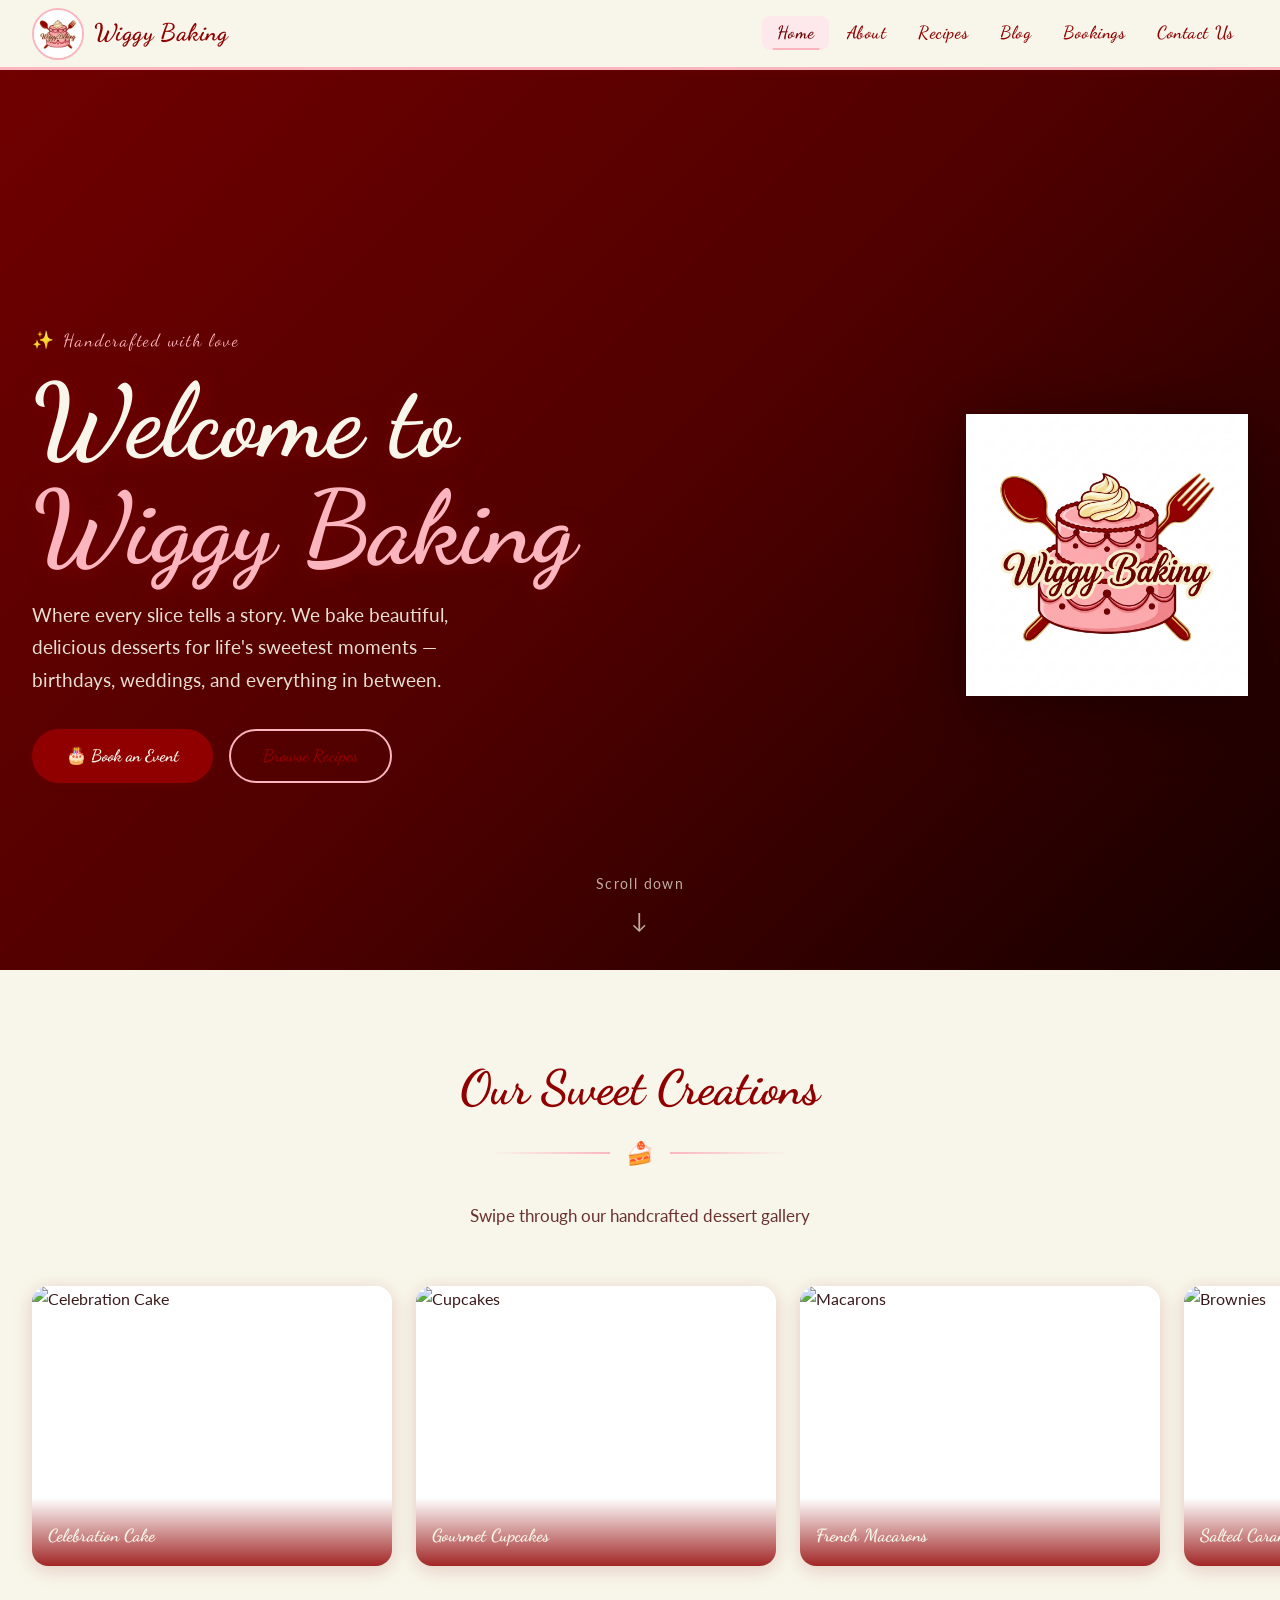
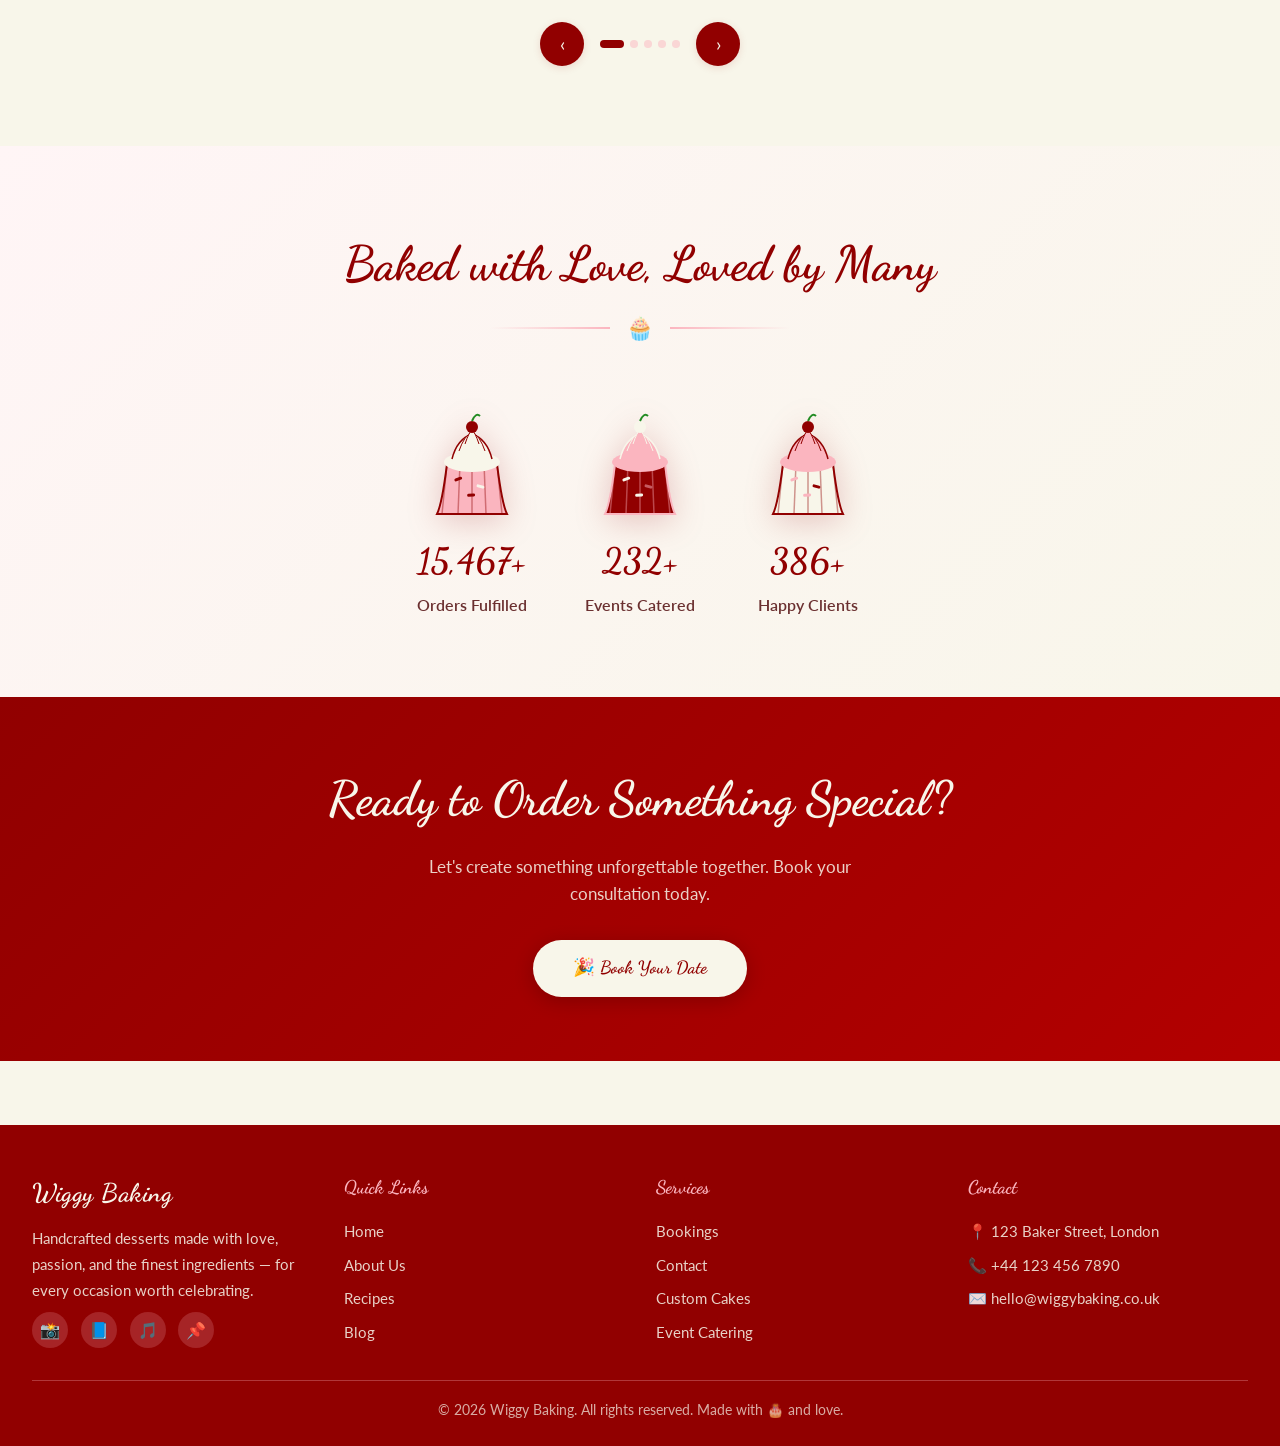
==== index.html @ d11685f6 "Initial commit Co-authored-by: Copilot <223556219+Copilot@users.noreply.github.com>" ====
<!DOCTYPE html>
<html lang="en">
<head>
  <meta charset="UTF-8">
  <meta name="viewport" content="width=device-width, initial-scale=1.0">
  <title>Wiggy Baking — Home</title>
  <meta name="description" content="Wiggy Baking — handcrafted cakes, cupcakes, and desserts made with love for every celebration.">
  <link rel="stylesheet" href="css/main.css">
  <link rel="stylesheet" href="css/home.css">
</head>
<body>

<!-- Sprinkle Canvas -->
<canvas id="sprinkle-canvas"></canvas>

<!-- NAVIGATION -->
<nav class="navbar" role="navigation" aria-label="Main navigation">
  <div class="nav-container">
    <a href="index.html" class="nav-logo" aria-label="Wiggy Baking Home">
      <img src="assets/logo.jpg" alt="Wiggy Baking Logo">
      <span class="nav-logo-text">Wiggy Baking</span>
    </a>
    <ul class="nav-links" role="list">
      <li><a href="index.html" id="nav-home">Home</a></li>
      <li><a href="about.html" id="nav-about">About</a></li>
      <li><a href="recipes.html" id="nav-recipes">Recipes</a></li>
      <li><a href="blog.html" id="nav-blog">Blog</a></li>
      <li><a href="bookings.html" id="nav-bookings">Bookings</a></li>
      <li><a href="contact.html" id="nav-contact">Contact Us</a></li>
    </ul>
    <button class="nav-hamburger" id="nav-hamburger" aria-label="Open menu" aria-expanded="false">
      <span></span><span></span><span></span>
    </button>
  </div>
</nav>
<nav class="nav-mobile" id="nav-mobile" aria-label="Mobile navigation">
  <a href="index.html">Home</a>
  <a href="about.html">About</a>
  <a href="recipes.html">Recipes</a>
  <a href="blog.html">Blog</a>
  <a href="bookings.html">Bookings</a>
  <a href="contact.html">Contact Us</a>
</nav>

<!-- HERO SECTION -->
<section class="hero" id="hero" aria-label="Hero">
  <div class="hero-bg" id="hero-bg"></div>
  <div class="hero-content">
    <div class="hero-text">
      <p class="hero-label">✨ Handcrafted with love</p>
      <h1 class="hero-title">Welcome to<br><span>Wiggy Baking</span></h1>
      <p class="hero-sub">Where every slice tells a story. We bake beautiful, delicious desserts for life's sweetest moments — birthdays, weddings, and everything in between.</p>
      <div class="hero-actions">
        <a href="bookings.html" class="btn-primary" id="hero-book-btn">🎂 Book an Event</a>
        <a href="recipes.html" class="btn-secondary" id="hero-recipes-btn">Browse Recipes</a>
      </div>
    </div>
    <div class="hero-logo-wrap">
      <img src="assets/logo.jpg" alt="Wiggy Baking" id="hero-logo">
    </div>
  </div>
  <div class="hero-scroll-hint" aria-hidden="true">
    <span>Scroll down</span>
    <span class="arrow">↓</span>
  </div>
</section>

<!-- DESSERT SHOWCASE / CAROUSEL -->
<section class="showcase" id="showcase" aria-label="Dessert showcase">
  <div class="showcase-header">
    <h2 class="section-title reveal">Our Sweet Creations</h2>
    <div class="section-divider reveal reveal-delay-1"><span>🍰</span></div>
    <p class="section-subtitle reveal reveal-delay-2">Swipe through our handcrafted dessert gallery</p>
  </div>
  <div class="carousel-wrapper">
    <div class="carousel-track-container" id="carousel-container" aria-label="Dessert gallery">
      <div class="carousel-track" id="carousel-track">

        <div class="carousel-card">
          <img src="https://images.unsplash.com/photo-1578985545062-69928b1d9587?w=600&q=80" alt="Celebration Cake" loading="lazy">
          <div class="carousel-card-label">Celebration Cake</div>
        </div>
        <div class="carousel-card">
          <img src="https://images.unsplash.com/photo-1607478900766-efe13248b125?w=600&q=80" alt="Cupcakes" loading="lazy">
          <div class="carousel-card-label">Gourmet Cupcakes</div>
        </div>
        <div class="carousel-card">
          <img src="https://images.unsplash.com/photo-1558961363-fa8fdf82db35?w=600&q=80" alt="Macarons" loading="lazy">
          <div class="carousel-card-label">French Macarons</div>
        </div>
        <div class="carousel-card">
          <img src="https://images.unsplash.com/photo-1564355808539-22fda35bed7e?w=600&q=80" alt="Brownies" loading="lazy">
          <div class="carousel-card-label">Salted Caramel Brownies</div>
        </div>
        <div class="carousel-card">
          <img src="https://images.unsplash.com/photo-1533134242443-d4fd215305ad?w=600&q=80" alt="Cheesecake" loading="lazy">
          <div class="carousel-card-label">Strawberry Cheesecake</div>
        </div>
        <div class="carousel-card">
          <img src="https://images.unsplash.com/photo-1509440159596-0249088772ff?w=600&q=80" alt="Pastries" loading="lazy">
          <div class="carousel-card-label">Artisan Pastries</div>
        </div>
        <div class="carousel-card">
          <img src="https://images.unsplash.com/photo-1506459225024-1428097a7e18?w=600&q=80" alt="Tarts" loading="lazy">
          <div class="carousel-card-label">Fruit Tarts</div>
        </div>
        <div class="carousel-card">
          <img src="https://images.unsplash.com/photo-1551024601-bec78aea704b?w=600&q=80" alt="Donuts" loading="lazy">
          <div class="carousel-card-label">Glazed Donuts</div>
        </div>
        <div class="carousel-card">
          <img src="https://images.unsplash.com/photo-1486427944299-d1955d23e34d?w=600&q=80" alt="Cookies" loading="lazy">
          <div class="carousel-card-label">Chocolate Chip Cookies</div>
        </div>
        <div class="carousel-card">
          <img src="https://images.unsplash.com/photo-1571115764595-644a1f56a55c?w=600&q=80" alt="Seasonal" loading="lazy">
          <div class="carousel-card-label">Seasonal Specials</div>
        </div>

      </div>
    </div>
    <div class="carousel-nav" aria-label="Carousel navigation">
      <button class="carousel-btn" id="carousel-prev" aria-label="Previous">‹</button>
      <div class="carousel-dots" role="tablist">
        <div class="carousel-dot active" role="tab" aria-label="Slide 1"></div>
        <div class="carousel-dot" role="tab" aria-label="Slide 2"></div>
        <div class="carousel-dot" role="tab" aria-label="Slide 3"></div>
        <div class="carousel-dot" role="tab" aria-label="Slide 4"></div>
        <div class="carousel-dot" role="tab" aria-label="Slide 5"></div>
      </div>
      <button class="carousel-btn" id="carousel-next" aria-label="Next">›</button>
    </div>
  </div>
</section>

<!-- STATS SECTION -->
<section class="stats" id="stats" aria-label="Statistics">
  <h2 class="section-title reveal">Baked with Love, Loved by Many</h2>
  <div class="section-divider reveal reveal-delay-1"><span>🧁</span></div>
  <div class="stats-grid">

    <!-- Cupcake 1 -->
    <div class="stat-card reveal reveal-delay-1">
      <div class="stat-cupcake">
        <svg class="cupcake-svg" viewBox="0 0 120 130" xmlns="http://www.w3.org/2000/svg" aria-hidden="true">
          <!-- Wrapper -->
          <path d="M35 70 Q30 110 25 120 L95 120 Q90 110 85 70 Z" fill="#FBB5BF" stroke="#910000" stroke-width="2"/>
          <line x1="35" y1="70" x2="30" y2="120" stroke="#910000" stroke-width="1.5" opacity="0.4"/>
          <line x1="48" y1="69" x2="46" y2="120" stroke="#910000" stroke-width="1.5" opacity="0.4"/>
          <line x1="60" y1="69" x2="60" y2="120" stroke="#910000" stroke-width="1.5" opacity="0.4"/>
          <line x1="72" y1="69" x2="74" y2="120" stroke="#910000" stroke-width="1.5" opacity="0.4"/>
          <line x1="85" y1="70" x2="90" y2="120" stroke="#910000" stroke-width="1.5" opacity="0.4"/>
          <!-- Frosting base -->
          <ellipse cx="60" cy="68" rx="28" ry="10" fill="#F8F6EA"/>
          <!-- Frosting swirl -->
          <path d="M40 65 Q45 45 60 40 Q75 45 80 65" fill="#F8F6EA" stroke="#910000" stroke-width="1.5"/>
          <path d="M47 57 Q52 42 60 38 Q68 42 73 57" fill="#F8F6EA" stroke="#910000" stroke-width="1"/>
          <path d="M53 50 Q57 38 60 36 Q63 38 67 50" fill="#F8F6EA" stroke="#910000" stroke-width="1"/>
          <!-- Cherry -->
          <circle cx="60" cy="33" r="6" fill="#910000"/>
          <path d="M60 27 Q64 18 68 22" stroke="#228B22" stroke-width="2" fill="none"/>
          <!-- Sprinkles on wrapper -->
          <rect x="42" y="85" width="8" height="3" rx="1.5" fill="#910000" transform="rotate(-20 42 85)"/>
          <rect x="65" y="90" width="8" height="3" rx="1.5" fill="#F8F6EA" transform="rotate(15 65 90)"/>
          <rect x="55" y="100" width="8" height="3" rx="1.5" fill="#910000" transform="rotate(-5 55 100)"/>
        </svg>
      </div>
      <div class="stat-number" data-count="20000" data-suffix="+">0</div>
      <div class="stat-label">Orders Fulfilled</div>
    </div>

    <!-- Cupcake 2 -->
    <div class="stat-card reveal reveal-delay-2">
      <div class="stat-cupcake">
        <svg class="cupcake-svg" viewBox="0 0 120 130" xmlns="http://www.w3.org/2000/svg" aria-hidden="true">
          <path d="M35 70 Q30 110 25 120 L95 120 Q90 110 85 70 Z" fill="#910000" stroke="#FBB5BF" stroke-width="2"/>
          <line x1="35" y1="70" x2="30" y2="120" stroke="#FBB5BF" stroke-width="1.5" opacity="0.4"/>
          <line x1="48" y1="69" x2="46" y2="120" stroke="#FBB5BF" stroke-width="1.5" opacity="0.4"/>
          <line x1="60" y1="69" x2="60" y2="120" stroke="#FBB5BF" stroke-width="1.5" opacity="0.4"/>
          <line x1="72" y1="69" x2="74" y2="120" stroke="#FBB5BF" stroke-width="1.5" opacity="0.4"/>
          <line x1="85" y1="70" x2="90" y2="120" stroke="#FBB5BF" stroke-width="1.5" opacity="0.4"/>
          <ellipse cx="60" cy="68" rx="28" ry="10" fill="#FBB5BF"/>
          <path d="M40 65 Q45 45 60 40 Q75 45 80 65" fill="#FBB5BF" stroke="#F8F6EA" stroke-width="1.5"/>
          <path d="M47 57 Q52 42 60 38 Q68 42 73 57" fill="#FBB5BF" stroke="#F8F6EA" stroke-width="1"/>
          <path d="M53 50 Q57 38 60 36 Q63 38 67 50" fill="#FBB5BF" stroke="#F8F6EA" stroke-width="1"/>
          <circle cx="60" cy="33" r="6" fill="#F8F6EA"/>
          <path d="M60 27 Q64 18 68 22" stroke="#228B22" stroke-width="2" fill="none"/>
          <rect x="42" y="85" width="8" height="3" rx="1.5" fill="#F8F6EA" transform="rotate(-20 42 85)"/>
          <rect x="65" y="90" width="8" height="3" rx="1.5" fill="#FBB5BF" opacity="0.5" transform="rotate(15 65 90)"/>
          <rect x="55" y="100" width="8" height="3" rx="1.5" fill="#F8F6EA" transform="rotate(-5 55 100)"/>
        </svg>
      </div>
      <div class="stat-number" data-count="300" data-suffix="+">0</div>
      <div class="stat-label">Events Catered</div>
    </div>

    <!-- Cupcake 3 -->
    <div class="stat-card reveal reveal-delay-3">
      <div class="stat-cupcake">
        <svg class="cupcake-svg" viewBox="0 0 120 130" xmlns="http://www.w3.org/2000/svg" aria-hidden="true">
          <path d="M35 70 Q30 110 25 120 L95 120 Q90 110 85 70 Z" fill="#F8F6EA" stroke="#910000" stroke-width="2"/>
          <line x1="35" y1="70" x2="30" y2="120" stroke="#910000" stroke-width="1.5" opacity="0.4"/>
          <line x1="48" y1="69" x2="46" y2="120" stroke="#910000" stroke-width="1.5" opacity="0.4"/>
          <line x1="60" y1="69" x2="60" y2="120" stroke="#910000" stroke-width="1.5" opacity="0.4"/>
          <line x1="72" y1="69" x2="74" y2="120" stroke="#910000" stroke-width="1.5" opacity="0.4"/>
          <line x1="85" y1="70" x2="90" y2="120" stroke="#910000" stroke-width="1.5" opacity="0.4"/>
          <ellipse cx="60" cy="68" rx="28" ry="10" fill="#FBB5BF"/>
          <path d="M40 65 Q45 45 60 40 Q75 45 80 65" fill="#FBB5BF" stroke="#910000" stroke-width="1.5"/>
          <path d="M47 57 Q52 42 60 38 Q68 42 73 57" fill="#FBB5BF" stroke="#910000" stroke-width="1"/>
          <path d="M53 50 Q57 38 60 36 Q63 38 67 50" fill="#FBB5BF" stroke="#910000" stroke-width="1"/>
          <circle cx="60" cy="33" r="6" fill="#910000"/>
          <path d="M60 27 Q64 18 68 22" stroke="#228B22" stroke-width="2" fill="none"/>
          <rect x="42" y="85" width="8" height="3" rx="1.5" fill="#FBB5BF" transform="rotate(-20 42 85)"/>
          <rect x="65" y="90" width="8" height="3" rx="1.5" fill="#910000" transform="rotate(15 65 90)"/>
          <rect x="55" y="100" width="8" height="3" rx="1.5" fill="#FBB5BF" transform="rotate(-5 55 100)"/>
        </svg>
      </div>
      <div class="stat-number" data-count="500" data-suffix="+">0</div>
      <div class="stat-label">Happy Clients</div>
    </div>

  </div>
</section>

<!-- CTA BANNER -->
<section style="background: linear-gradient(135deg, var(--red) 0%, #b30000 100%); padding: 4rem 2rem; text-align: center; position: relative; z-index: 2;">
  <h2 class="reveal" style="font-family: var(--font-cursive); font-size: clamp(1.8rem,4vw,3rem); color: var(--cream); margin-bottom: 1rem;">Ready to Order Something Special?</h2>
  <p class="reveal reveal-delay-1" style="color: rgba(248,246,234,0.85); font-size: 1.05rem; max-width: 500px; margin: 0 auto 2rem;">Let's create something unforgettable together. Book your consultation today.</p>
  <a href="bookings.html" class="reveal reveal-delay-2" style="display: inline-flex; background: var(--cream); color: var(--red); font-family: var(--font-cursive); font-size: 1.1rem; font-weight: 700; padding: 0.9rem 2.5rem; border-radius: 99px; transition: var(--transition); box-shadow: 0 4px 20px rgba(0,0,0,0.2);" onmouseover="this.style.transform='translateY(-3px)';this.style.boxShadow='0 8px 32px rgba(0,0,0,0.3)'" onmouseout="this.style.transform='';this.style.boxShadow='0 4px 20px rgba(0,0,0,0.2)'">
    🎉 Book Your Date
  </a>
</section>

<!-- FOOTER -->
<footer>
  <div class="footer-inner">
    <div class="footer-brand">
      <span class="nav-logo-text">Wiggy Baking</span>
      <p>Handcrafted desserts made with love, passion, and the finest ingredients — for every occasion worth celebrating.</p>
      <div class="footer-social">
        <a href="#" aria-label="Instagram">📸</a>
        <a href="#" aria-label="Facebook">📘</a>
        <a href="#" aria-label="TikTok">🎵</a>
        <a href="#" aria-label="Pinterest">📌</a>
      </div>
    </div>
    <div class="footer-col">
      <h4>Quick Links</h4>
      <ul>
        <li><a href="index.html">Home</a></li>
        <li><a href="about.html">About Us</a></li>
        <li><a href="recipes.html">Recipes</a></li>
        <li><a href="blog.html">Blog</a></li>
      </ul>
    </div>
    <div class="footer-col">
      <h4>Services</h4>
      <ul>
        <li><a href="bookings.html">Bookings</a></li>
        <li><a href="contact.html">Contact</a></li>
        <li><a href="#">Custom Cakes</a></li>
        <li><a href="#">Event Catering</a></li>
      </ul>
    </div>
    <div class="footer-col">
      <h4>Contact</h4>
      <ul>
        <li><a href="#">📍 123 Baker Street, London</a></li>
        <li><a href="tel:+441234567890">📞 +44 123 456 7890</a></li>
        <li><a href="mailto:hello@wiggybaking.co.uk">✉️ hello@wiggybaking.co.uk</a></li>
      </ul>
    </div>
  </div>
  <div class="footer-bottom">
    <p>© <span id="footer-year"></span> Wiggy Baking. All rights reserved. Made with 🎂 and love.</p>
  </div>
</footer>

<script src="js/main.js"></script>
<script src="js/home.js"></script>
</body>
</html>
---- css/main.css ----
/* ===========================
   WIGGY BAKING — MAIN CSS
   Design tokens, typography, nav, footer, shared utilities
=========================== */

@import url('https://fonts.googleapis.com/css2?family=Pacifico&family=Dancing+Script:wght@400;600;700&family=Lato:wght@300;400;700&family=Playfair+Display:ital,wght@0,400;0,700;1,400&display=swap');

/* ─── CSS CUSTOM PROPERTIES ─── */
:root {
  --pink:   #FBB5BF;
  --red:    #910000;
  --cream:  #F8F6EA;
  --pink-light: #fde8eb;
  --red-dark:   #6b0000;
  --cream-dark: #e8e4d0;

  --font-cursive: 'Dancing Script', cursive;
  --font-brand:   'Pacifico', cursive;
  --font-body:    'Lato', sans-serif;
  --font-display: 'Playfair Display', serif;

  --nav-height: 70px;
  --shadow-sm: 0 2px 8px rgba(145,0,0,0.12);
  --shadow-md: 0 4px 20px rgba(145,0,0,0.18);
  --shadow-lg: 0 8px 40px rgba(145,0,0,0.22);
  --radius-sm: 8px;
  --radius-md: 16px;
  --radius-lg: 32px;
  --transition: 0.3s cubic-bezier(0.4, 0, 0.2, 1);
}

/* ─── RESET & BASE ─── */
*, *::before, *::after { box-sizing: border-box; margin: 0; padding: 0; }

html {
  scroll-behavior: smooth;
  font-size: 16px;
}

body {
  font-family: var(--font-body);
  background: var(--cream);
  color: #3a1a1a;
  overflow-x: hidden;
  line-height: 1.6;
}

img { max-width: 100%; height: auto; display: block; }
a { text-decoration: none; color: inherit; }
button { cursor: pointer; border: none; background: none; font-family: inherit; }
ul { list-style: none; }

/* ─── SPRINKLE CANVAS ─── */
#sprinkle-canvas {
  position: fixed;
  top: 0;
  left: 0;
  width: 100%;
  height: 100%;
  pointer-events: none;
  z-index: 1;
  opacity: 0;
  transition: opacity 0.8s ease;
}
#sprinkle-canvas.active { opacity: 1; }

/* ─── NAVIGATION ─── */
.navbar {
  position: sticky;
  top: 0;
  z-index: 1000;
  background: var(--cream);
  border-bottom: 3px solid var(--pink);
  box-shadow: var(--shadow-sm);
  height: var(--nav-height);
  display: flex;
  align-items: center;
}

.nav-container {
  max-width: 1280px;
  width: 100%;
  margin: 0 auto;
  padding: 0 2rem;
  display: flex;
  align-items: center;
  justify-content: space-between;
  gap: 1rem;
}

.nav-logo {
  display: flex;
  align-items: center;
  gap: 0.6rem;
  text-decoration: none;
}
.nav-logo img {
  height: 52px;
  width: 52px;
  object-fit: contain;
  border-radius: 50%;
  border: 2px solid var(--pink);
}
.nav-logo-text {
  font-family: var(--font-cursive);
  font-size: 1.5rem;
  font-weight: 700;
  color: var(--red);
  letter-spacing: 0.02em;
}

.nav-links {
  display: flex;
  align-items: center;
  gap: 0.2rem;
}

.nav-links a {
  font-family: var(--font-cursive);
  font-size: 1.1rem;
  font-weight: 600;
  color: var(--red);
  padding: 0.4rem 0.9rem;
  border-radius: var(--radius-sm);
  position: relative;
  transition: var(--transition);
  letter-spacing: 0.03em;
}

.nav-links a::after {
  content: '';
  position: absolute;
  bottom: 0;
  left: 50%;
  transform: translateX(-50%) scaleX(0);
  width: 70%;
  height: 2px;
  background: var(--pink);
  border-radius: 99px;
  transition: transform var(--transition);
}

.nav-links a:hover,
.nav-links a.active {
  color: var(--red-dark);
  background: var(--pink-light);
}
.nav-links a:hover::after,
.nav-links a.active::after {
  transform: translateX(-50%) scaleX(1);
}

/* Hamburger */
.nav-hamburger {
  display: none;
  flex-direction: column;
  gap: 5px;
  padding: 8px;
  border-radius: var(--radius-sm);
  transition: var(--transition);
}
.nav-hamburger span {
  display: block;
  width: 26px;
  height: 3px;
  background: var(--red);
  border-radius: 99px;
  transition: var(--transition);
}
.nav-hamburger.open span:nth-child(1) { transform: translateY(8px) rotate(45deg); }
.nav-hamburger.open span:nth-child(2) { opacity: 0; transform: scaleX(0); }
.nav-hamburger.open span:nth-child(3) { transform: translateY(-8px) rotate(-45deg); }

/* Mobile nav */
.nav-mobile {
  display: none;
  position: fixed;
  top: var(--nav-height);
  left: 0;
  width: 100%;
  background: var(--cream);
  border-bottom: 3px solid var(--pink);
  padding: 1rem 2rem 1.5rem;
  box-shadow: var(--shadow-md);
  z-index: 999;
  transform: translateY(-10px);
  opacity: 0;
  transition: opacity 0.3s ease, transform 0.3s ease;
  pointer-events: none;
}
.nav-mobile.open {
  display: flex;
  flex-direction: column;
  gap: 0.3rem;
  opacity: 1;
  transform: translateY(0);
  pointer-events: all;
}
.nav-mobile a {
  font-family: var(--font-cursive);
  font-size: 1.3rem;
  font-weight: 700;
  color: var(--red);
  padding: 0.7rem 1rem;
  border-radius: var(--radius-sm);
  transition: var(--transition);
}
.nav-mobile a:hover { background: var(--pink-light); }

/* ─── FOOTER ─── */
footer {
  background: var(--red);
  color: var(--cream);
  padding: 3rem 2rem 1.5rem;
  margin-top: 4rem;
}
.footer-inner {
  max-width: 1280px;
  margin: 0 auto;
  display: grid;
  grid-template-columns: repeat(auto-fit, minmax(200px, 1fr));
  gap: 2rem;
  padding-bottom: 2rem;
  border-bottom: 1px solid rgba(251,181,191,0.3);
}
.footer-brand .nav-logo-text { color: var(--cream); font-size: 1.6rem; }
.footer-brand p { margin-top: 0.8rem; font-size: 0.95rem; opacity: 0.85; line-height: 1.7; }
.footer-col h4 {
  font-family: var(--font-cursive);
  font-size: 1.15rem;
  color: var(--pink);
  margin-bottom: 1rem;
}
.footer-col ul { display: flex; flex-direction: column; gap: 0.5rem; }
.footer-col ul a { font-size: 0.95rem; opacity: 0.85; transition: var(--transition); }
.footer-col ul a:hover { opacity: 1; color: var(--pink); }
.footer-social { display: flex; gap: 0.8rem; margin-top: 0.5rem; }
.footer-social a {
  width: 36px; height: 36px;
  border-radius: 50%;
  background: rgba(251,181,191,0.2);
  display: flex; align-items: center; justify-content: center;
  font-size: 1rem;
  transition: var(--transition);
}
.footer-social a:hover { background: var(--pink); color: var(--red); }
.footer-bottom {
  max-width: 1280px;
  margin: 1.2rem auto 0;
  text-align: center;
  font-size: 0.85rem;
  opacity: 0.7;
}

/* ─── SHARED SECTION UTILITIES ─── */
.section-title {
  font-family: var(--font-cursive);
  font-size: clamp(2rem, 5vw, 3rem);
  color: var(--red);
  text-align: center;
  margin-bottom: 0.5rem;
}
.section-subtitle {
  text-align: center;
  color: #6b3030;
  font-size: 1.05rem;
  margin-bottom: 2.5rem;
}
.section-divider {
  display: flex;
  align-items: center;
  justify-content: center;
  gap: 1rem;
  margin-bottom: 2rem;
}
.section-divider::before,
.section-divider::after {
  content: '';
  flex: 1;
  max-width: 120px;
  height: 2px;
  background: linear-gradient(to right, transparent, var(--pink));
}
.section-divider::after { background: linear-gradient(to left, transparent, var(--pink)); }
.section-divider span { font-size: 1.4rem; }

/* ─── FADE-IN ANIMATION ─── */
.reveal {
  opacity: 0;
  transform: translateY(30px);
  transition: opacity 0.7s ease, transform 0.7s ease;
}
.reveal.visible {
  opacity: 1;
  transform: translateY(0);
}
.reveal-left {
  opacity: 0;
  transform: translateX(-40px);
  transition: opacity 0.7s ease, transform 0.7s ease;
}
.reveal-left.visible {
  opacity: 1;
  transform: translateX(0);
}
.reveal-right {
  opacity: 0;
  transform: translateX(40px);
  transition: opacity 0.7s ease, transform 0.7s ease;
}
.reveal-right.visible {
  opacity: 1;
  transform: translateX(0);
}

/* Staggered reveal delays */
.reveal-delay-1 { transition-delay: 0.1s; }
.reveal-delay-2 { transition-delay: 0.2s; }
.reveal-delay-3 { transition-delay: 0.3s; }
.reveal-delay-4 { transition-delay: 0.4s; }

/* ─── BUTTON STYLES ─── */
.btn-primary {
  display: inline-flex;
  align-items: center;
  gap: 0.5rem;
  background: var(--red);
  color: var(--cream);
  font-family: var(--font-cursive);
  font-size: 1.05rem;
  font-weight: 700;
  padding: 0.75rem 2rem;
  border-radius: var(--radius-lg);
  border: 2px solid var(--red);
  transition: var(--transition);
  box-shadow: var(--shadow-sm);
}
.btn-primary:hover {
  background: transparent;
  color: var(--red);
  transform: translateY(-2px);
  box-shadow: var(--shadow-md);
}
.btn-secondary {
  display: inline-flex;
  align-items: center;
  gap: 0.5rem;
  background: transparent;
  color: var(--red);
  font-family: var(--font-cursive);
  font-size: 1.05rem;
  font-weight: 700;
  padding: 0.75rem 2rem;
  border-radius: var(--radius-lg);
  border: 2px solid var(--pink);
  transition: var(--transition);
}
.btn-secondary:hover {
  background: var(--pink);
  color: var(--cream);
  transform: translateY(-2px);
}

/* ─── FLOATING ANIMATION ─── */
@keyframes float {
  0%, 100% { transform: translateY(0px); }
  50%       { transform: translateY(-12px); }
}
@keyframes float-slow {
  0%, 100% { transform: translateY(0px) rotate(0deg); }
  50%       { transform: translateY(-8px) rotate(3deg); }
}
@keyframes pulse-glow {
  0%, 100% { box-shadow: 0 0 0 0 rgba(251,181,191,0.4); }
  50%       { box-shadow: 0 0 0 12px rgba(251,181,191,0); }
}

/* ─── PAGE HERO SHARED ─── */
.page-hero {
  min-height: 40vh;
  display: flex;
  align-items: center;
  justify-content: center;
  flex-direction: column;
  text-align: center;
  padding: 5rem 2rem 3rem;
  position: relative;
  overflow: hidden;
}
.page-hero-title {
  font-family: var(--font-cursive);
  font-size: clamp(2.5rem, 7vw, 5rem);
  color: var(--cream);
  text-shadow: 2px 2px 8px rgba(145,0,0,0.5);
  z-index: 2;
}
.page-hero-subtitle {
  font-size: 1.15rem;
  color: var(--cream);
  opacity: 0.9;
  margin-top: 0.8rem;
  z-index: 2;
  max-width: 600px;
}
.page-hero-bg {
  position: absolute;
  inset: 0;
  background: linear-gradient(135deg, var(--red) 0%, #c53030 50%, #7b0000 100%);
  z-index: 0;
}
.page-hero-bg::after {
  content: '';
  position: absolute;
  inset: 0;
  background: radial-gradient(ellipse at center, rgba(251,181,191,0.15) 0%, transparent 70%);
}
/* Decorative dots */
.page-hero::before {
  content: '🌸';
  position: absolute;
  font-size: 6rem;
  opacity: 0.08;
  top: -1rem;
  right: 5%;
  z-index: 1;
}
.page-hero::after {
  content: '🎂';
  position: absolute;
  font-size: 5rem;
  opacity: 0.08;
  bottom: -0.5rem;
  left: 5%;
  z-index: 1;
}

/* ─── RESPONSIVE ─── */
@media (max-width: 768px) {
  .nav-links { display: none; }
  .nav-hamburger { display: flex; }
  .nav-container { padding: 0 1rem; }

  footer { padding: 2rem 1rem 1rem; }
  .footer-inner { grid-template-columns: 1fr 1fr; gap: 1.5rem; }
}

@media (max-width: 480px) {
  .footer-inner { grid-template-columns: 1fr; }
}
---- css/home.css ----
/* ===========================
   HOME PAGE CSS
=========================== */

/* ─── HERO ─── */
.hero {
  position: relative;
  min-height: 100vh;
  display: flex;
  align-items: center;
  overflow: hidden;
  background: #1a0000;
}

.hero-bg {
  position: absolute;
  inset: 0;
  background-image: url('https://images.unsplash.com/photo-1578985545062-69928b1d9587?w=1600&q=80');
  background-size: cover;
  background-position: center;
  z-index: 0;
  transition: opacity 0.6s ease;
}
.hero-bg::after {
  content: '';
  position: absolute;
  inset: 0;
  background: linear-gradient(
    135deg,
    rgba(145,0,0,0.72) 0%,
    rgba(145,0,0,0.45) 50%,
    rgba(20,0,0,0.6) 100%
  );
}

.hero-content {
  position: relative;
  z-index: 2;
  width: 100%;
  max-width: 1280px;
  margin: 0 auto;
  padding: 0 2rem;
  display: flex;
  align-items: center;
  justify-content: space-between;
  gap: 2rem;
  padding-top: var(--nav-height);
}

.hero-text { flex: 1; }

.hero-label {
  font-family: var(--font-cursive);
  font-size: 1.1rem;
  color: var(--pink);
  letter-spacing: 0.1em;
  margin-bottom: 0.8rem;
  animation: fadeInDown 0.8s ease both;
}

.hero-title {
  font-family: var(--font-cursive);
  font-size: clamp(3rem, 8vw, 6.5rem);
  color: var(--cream);
  line-height: 1.05;
  text-shadow: 3px 3px 20px rgba(145,0,0,0.5);
  animation: fadeInLeft 1s ease 0.2s both;
}

.hero-title span { color: var(--pink); }

.hero-sub {
  font-size: 1.2rem;
  color: rgba(248,246,234,0.9);
  margin-top: 1rem;
  max-width: 480px;
  line-height: 1.7;
  animation: fadeInLeft 1s ease 0.4s both;
}

.hero-actions {
  display: flex;
  gap: 1rem;
  margin-top: 2rem;
  flex-wrap: wrap;
  animation: fadeInLeft 1s ease 0.6s both;
}

.hero-logo-wrap {
  flex-shrink: 0;
  animation: fadeInRight 1s ease 0.3s both;
}
.hero-logo-wrap img {
  width: clamp(180px, 22vw, 320px);
  height: clamp(180px, 22vw, 320px);
  object-fit: contain;
  filter: drop-shadow(0 8px 32px rgba(0,0,0,0.4));
  animation: float 6s ease-in-out infinite;
}

.hero-scroll-hint {
  position: absolute;
  bottom: 2rem;
  left: 50%;
  transform: translateX(-50%);
  z-index: 3;
  display: flex;
  flex-direction: column;
  align-items: center;
  gap: 0.4rem;
  color: rgba(248,246,234,0.7);
  font-size: 0.85rem;
  letter-spacing: 0.1em;
  animation: bounce 2s ease infinite;
}
.hero-scroll-hint .arrow { font-size: 1.4rem; }

@keyframes bounce {
  0%, 100% { transform: translateX(-50%) translateY(0); }
  50%       { transform: translateX(-50%) translateY(8px); }
}
@keyframes fadeInLeft {
  from { opacity: 0; transform: translateX(-40px); }
  to   { opacity: 1; transform: translateX(0); }
}
@keyframes fadeInRight {
  from { opacity: 0; transform: translateX(40px); }
  to   { opacity: 1; transform: translateX(0); }
}
@keyframes fadeInDown {
  from { opacity: 0; transform: translateY(-20px); }
  to   { opacity: 1; transform: translateY(0); }
}

/* ─── SHOWCASE SECTION ─── */
.showcase {
  position: relative;
  z-index: 2;
  padding: 5rem 0;
  background: var(--cream);
  overflow: hidden;
}
.showcase-header {
  padding: 0 2rem;
  margin-bottom: 2rem;
}

.carousel-wrapper {
  position: relative;
}
.carousel-track-container {
  overflow: hidden;
  width: 100%;
  cursor: grab;
  user-select: none;
}
.carousel-track-container:active { cursor: grabbing; }
.carousel-track {
  display: flex;
  gap: 1.5rem;
  padding: 1rem 2rem 2rem;
  transition: transform 0.4s cubic-bezier(0.4, 0, 0.2, 1);
  will-change: transform;
}
.carousel-card {
  flex-shrink: 0;
  width: clamp(250px, 30vw, 360px);
  border-radius: var(--radius-md);
  overflow: hidden;
  box-shadow: var(--shadow-md);
  transition: transform var(--transition), box-shadow var(--transition);
  position: relative;
  background: #fff;
}
.carousel-card:hover {
  transform: translateY(-8px) scale(1.02);
  box-shadow: var(--shadow-lg);
}
.carousel-card img {
  width: 100%;
  height: 280px;
  object-fit: cover;
  transition: transform 0.5s ease;
}
.carousel-card:hover img { transform: scale(1.05); }
.carousel-card-label {
  position: absolute;
  bottom: 0;
  left: 0;
  right: 0;
  padding: 1.5rem 1rem 1rem;
  background: linear-gradient(to top, rgba(145,0,0,0.85), transparent);
  color: var(--cream);
  font-family: var(--font-cursive);
  font-size: 1.1rem;
  font-weight: 700;
}

.carousel-nav {
  display: flex;
  justify-content: center;
  align-items: center;
  gap: 1rem;
  margin-top: 1.5rem;
}
.carousel-btn {
  width: 44px; height: 44px;
  border-radius: 50%;
  background: var(--red);
  color: var(--cream);
  font-size: 1.2rem;
  display: flex; align-items: center; justify-content: center;
  transition: var(--transition);
  box-shadow: var(--shadow-sm);
}
.carousel-btn:hover {
  background: var(--red-dark);
  transform: scale(1.1);
}
.carousel-dots { display: flex; gap: 6px; }
.carousel-dot {
  width: 8px; height: 8px;
  border-radius: 50%;
  background: var(--pink);
  opacity: 0.5;
  transition: var(--transition);
  cursor: pointer;
}
.carousel-dot.active { opacity: 1; background: var(--red); width: 24px; border-radius: 4px; }

/* ─── STATS SECTION ─── */
.stats {
  position: relative;
  z-index: 2;
  padding: 5rem 2rem;
  background: linear-gradient(135deg, #fff5f6 0%, var(--cream) 100%);
  overflow: hidden;
}
.stats-grid {
  max-width: 900px;
  margin: 0 auto;
  display: flex;
  justify-content: center;
  gap: 3rem;
  flex-wrap: wrap;
  margin-top: 3rem;
}
.stat-card {
  display: flex;
  flex-direction: column;
  align-items: center;
  gap: 0.8rem;
}
.stat-cupcake {
  animation: float 4s ease-in-out infinite;
}
.stat-cupcake:nth-child(1) { animation-delay: 0s; }
.stat-cupcake:nth-child(2) { animation-delay: 0.8s; }
.stat-cupcake:nth-child(3) { animation-delay: 1.6s; }

/* SVG Cupcake */
.cupcake-svg {
  width: 120px;
  height: 130px;
  filter: drop-shadow(0 6px 16px rgba(145,0,0,0.2));
}

.stat-number {
  font-family: var(--font-cursive);
  font-size: 2.2rem;
  font-weight: 700;
  color: var(--red);
  line-height: 1;
}
.stat-label {
  font-size: 1rem;
  color: #6b3030;
  font-weight: 600;
  text-align: center;
}

/* ─── RESPONSIVE HOME ─── */
@media (max-width: 768px) {
  .hero-content {
    flex-direction: column-reverse;
    text-align: center;
    padding-top: calc(var(--nav-height) + 2rem);
    padding-bottom: 4rem;
    justify-content: center;
    min-height: 100vh;
  }
  .hero-actions { justify-content: center; }
  .hero-sub { margin: 1rem auto 0; }
  .hero-logo-wrap img { width: 160px; height: 160px; }
  .stats-grid { gap: 2rem; }
}
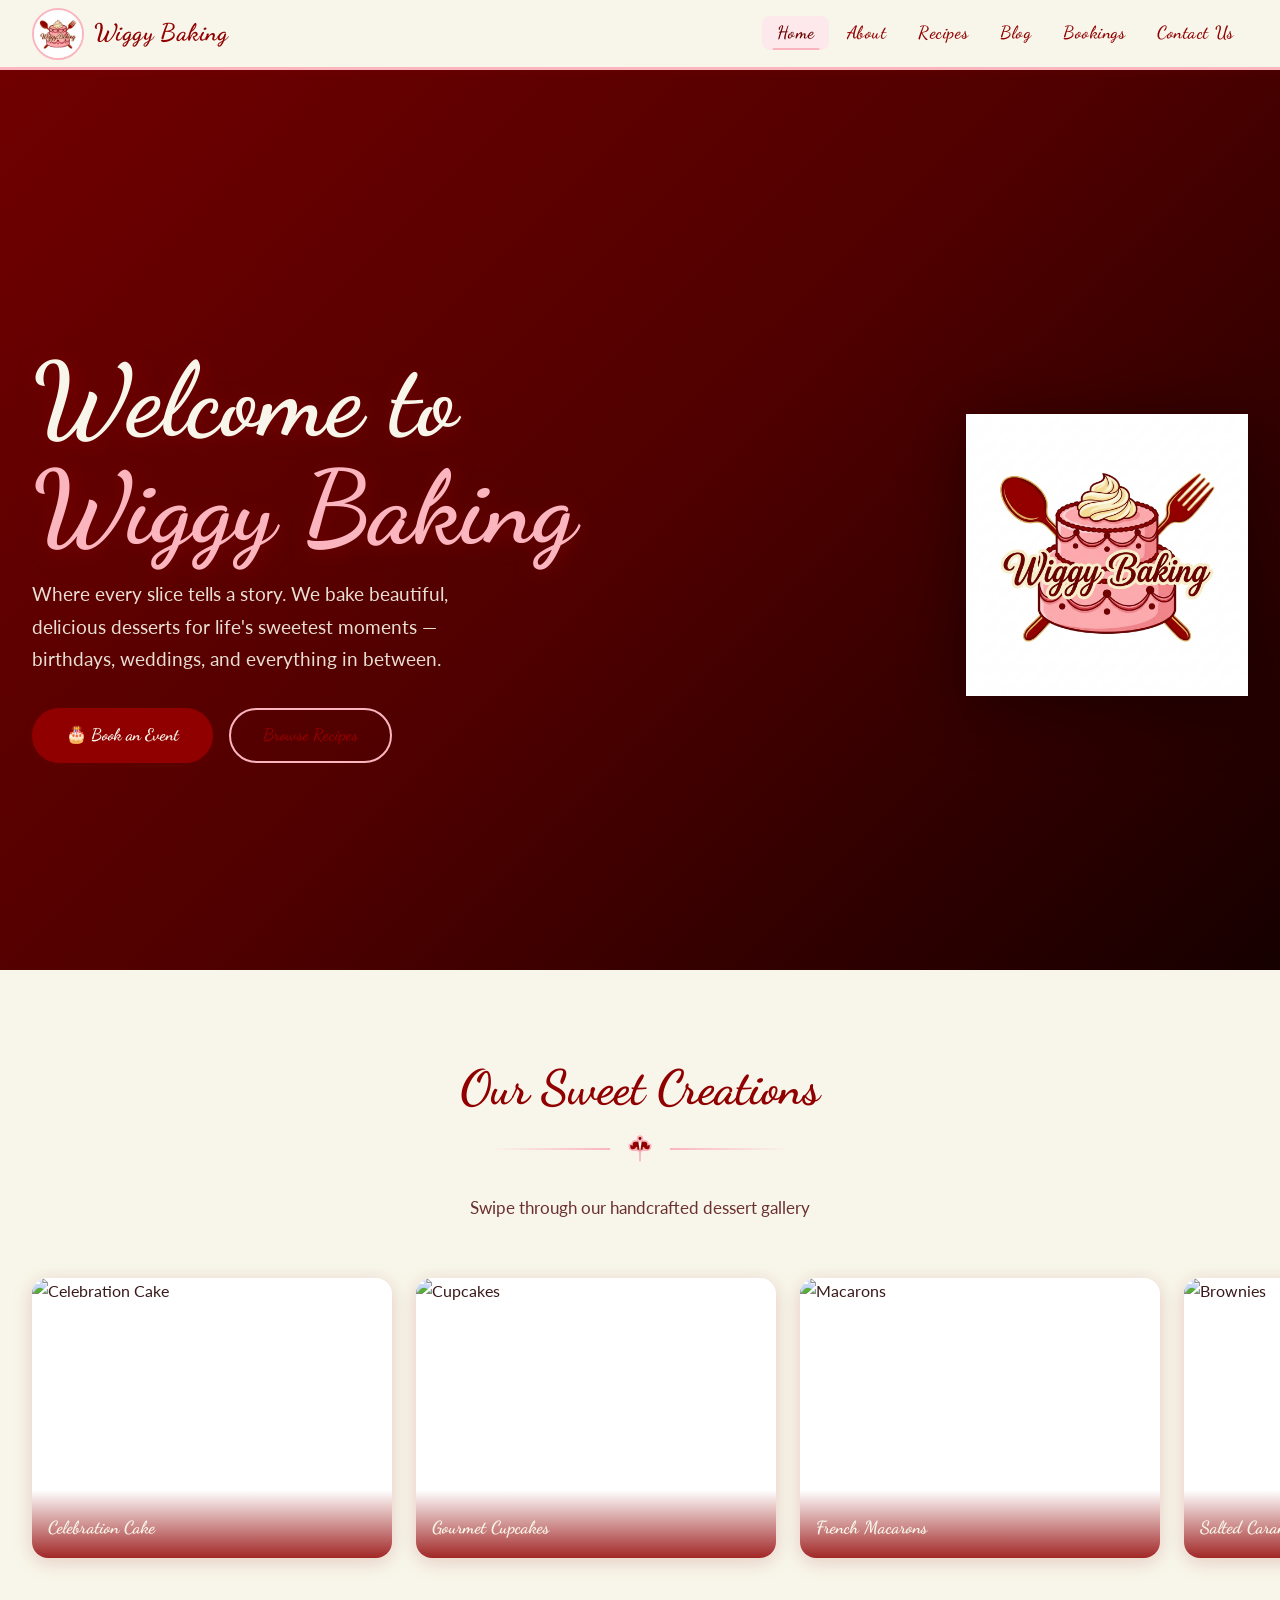
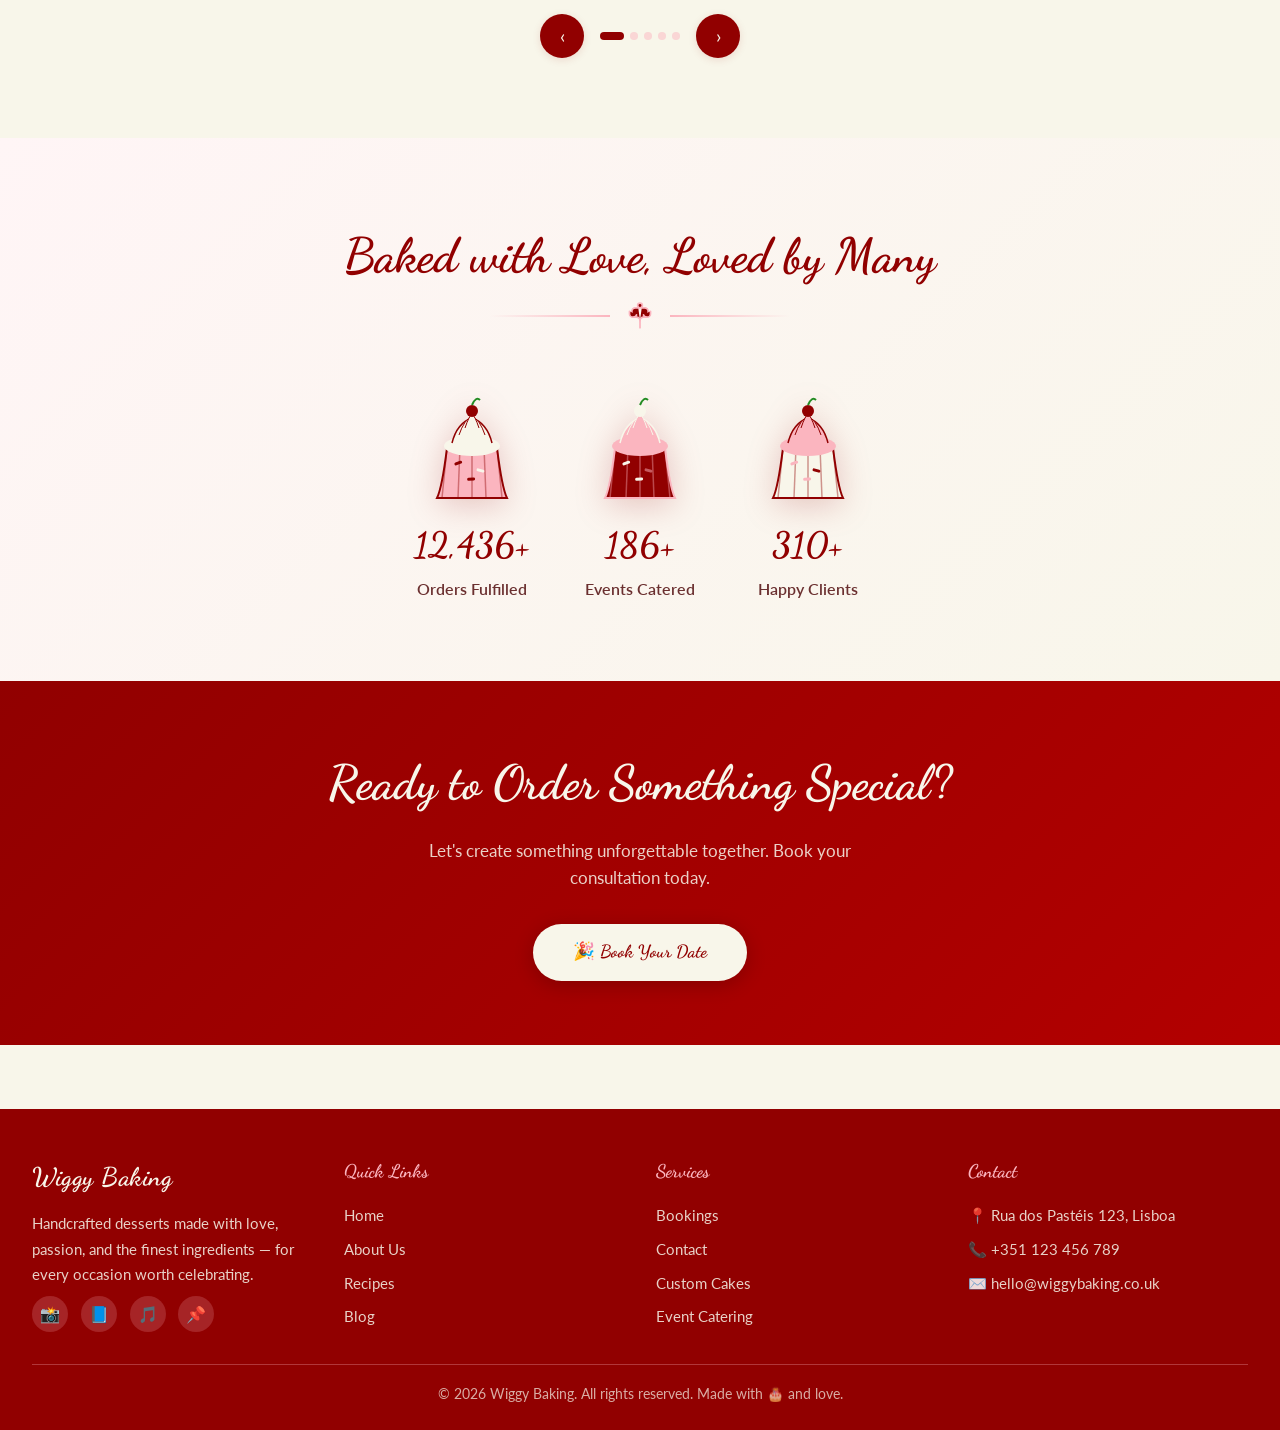
==== commit 6b493e79: "Update site pages Co-authored-by: Copilot <223556219+Copilot@users.noreply.github.com>" ====
--- a/index.html
+++ b/index.html
@@ -47,7 +47,6 @@
   <div class="hero-bg" id="hero-bg"></div>
   <div class="hero-content">
     <div class="hero-text">
-      <p class="hero-label">✨ Handcrafted with love</p>
       <h1 class="hero-title">Welcome to<br><span>Wiggy Baking</span></h1>
       <p class="hero-sub">Where every slice tells a story. We bake beautiful, delicious desserts for life's sweetest moments — birthdays, weddings, and everything in between.</p>
       <div class="hero-actions">
@@ -58,10 +57,6 @@
     <div class="hero-logo-wrap">
       <img src="assets/logo.jpg" alt="Wiggy Baking" id="hero-logo">
     </div>
-  </div>
-  <div class="hero-scroll-hint" aria-hidden="true">
-    <span>Scroll down</span>
-    <span class="arrow">↓</span>
   </div>
 </section>
 
@@ -265,8 +260,8 @@
     <div class="footer-col">
       <h4>Contact</h4>
       <ul>
-        <li><a href="#">📍 123 Baker Street, London</a></li>
-        <li><a href="tel:+441234567890">📞 +44 123 456 7890</a></li>
+        <li><a href="#">📍 Rua dos Pastéis 123, Lisboa</a></li>
+        <li><a href="tel:+351123456789">📞 +351 123 456 789</a></li>
         <li><a href="mailto:hello@wiggybaking.co.uk">✉️ hello@wiggybaking.co.uk</a></li>
       </ul>
     </div>
@@ -275,6 +270,9 @@
     <p>© <span id="footer-year"></span> Wiggy Baking. All rights reserved. Made with 🎂 and love.</p>
   </div>
 </footer>
+
+<!-- BACK TO TOP BUTTON -->
+<button id="back-to-top" aria-label="Back to top" title="Back to top">↑</button>
 
 <script src="js/main.js"></script>
 <script src="js/home.js"></script>
--- a/css/main.css
+++ b/css/main.css
@@ -282,7 +282,53 @@
   background: linear-gradient(to right, transparent, var(--pink));
 }
 .section-divider::after { background: linear-gradient(to left, transparent, var(--pink)); }
-.section-divider span { font-size: 1.4rem; }
+.section-divider span { 
+  display: inline-block;
+  width: 28px;
+  height: 28px;
+  color: transparent;
+  background-image: url("data:image/svg+xml,%3Csvg xmlns='http://www.w3.org/2000/svg' viewBox='0 0 24 24' fill='%23910000' stroke='%23FBB5BF' stroke-width='1.5' stroke-linecap='round' stroke-linejoin='round'%3E%3Cpath d='M12 22v-6'/%3E%3Cpath d='M12 16a3 3 0 0 0-3-3h-1a3 3 0 0 1-3-3V8a3 3 0 0 1 3-3h2.5M12 16a3 3 0 0 1 3-3h1a3 3 0 0 0 3-3V8a3 3 0 0 0-3-3H13.5'/%3E%3Cpath d='M12 5a2 2 0 1 0 0-4 2 2 0 1 0 0 4z'/%3E%3Cpath d='M9 11s0 2-3 2a3 3 0 0 1-3-3v-2'/%3E%3Cpath d='M15 11s0 2 3 2a3 3 0 0 0 3-3v-2'/%3E%3C/svg%3E");
+  background-size: contain;
+  background-repeat: no-repeat;
+  background-position: center;
+  overflow: hidden;
+}
+
+/* ─── BACK TO TOP BUTTON ─── */
+#back-to-top {
+  position: fixed;
+  bottom: 30px;
+  right: 30px;
+  width: 50px;
+  height: 50px;
+  border-radius: 50%;
+  background: var(--pink);
+  color: var(--red);
+  font-size: 1.5rem;
+  display: flex;
+  align-items: center;
+  justify-content: center;
+  box-shadow: var(--shadow-md);
+  opacity: 0;
+  visibility: hidden;
+  transform: translateY(20px);
+  transition: var(--transition);
+  z-index: 1000;
+  border: 2px solid var(--red);
+}
+
+#back-to-top.visible {
+  opacity: 1;
+  visibility: visible;
+  transform: translateY(0);
+}
+
+#back-to-top:hover {
+  background: var(--red);
+  color: var(--cream);
+  transform: translateY(-5px);
+  box-shadow: var(--shadow-lg);
+}
 
 /* ─── FADE-IN ANIMATION ─── */
 .reveal {
